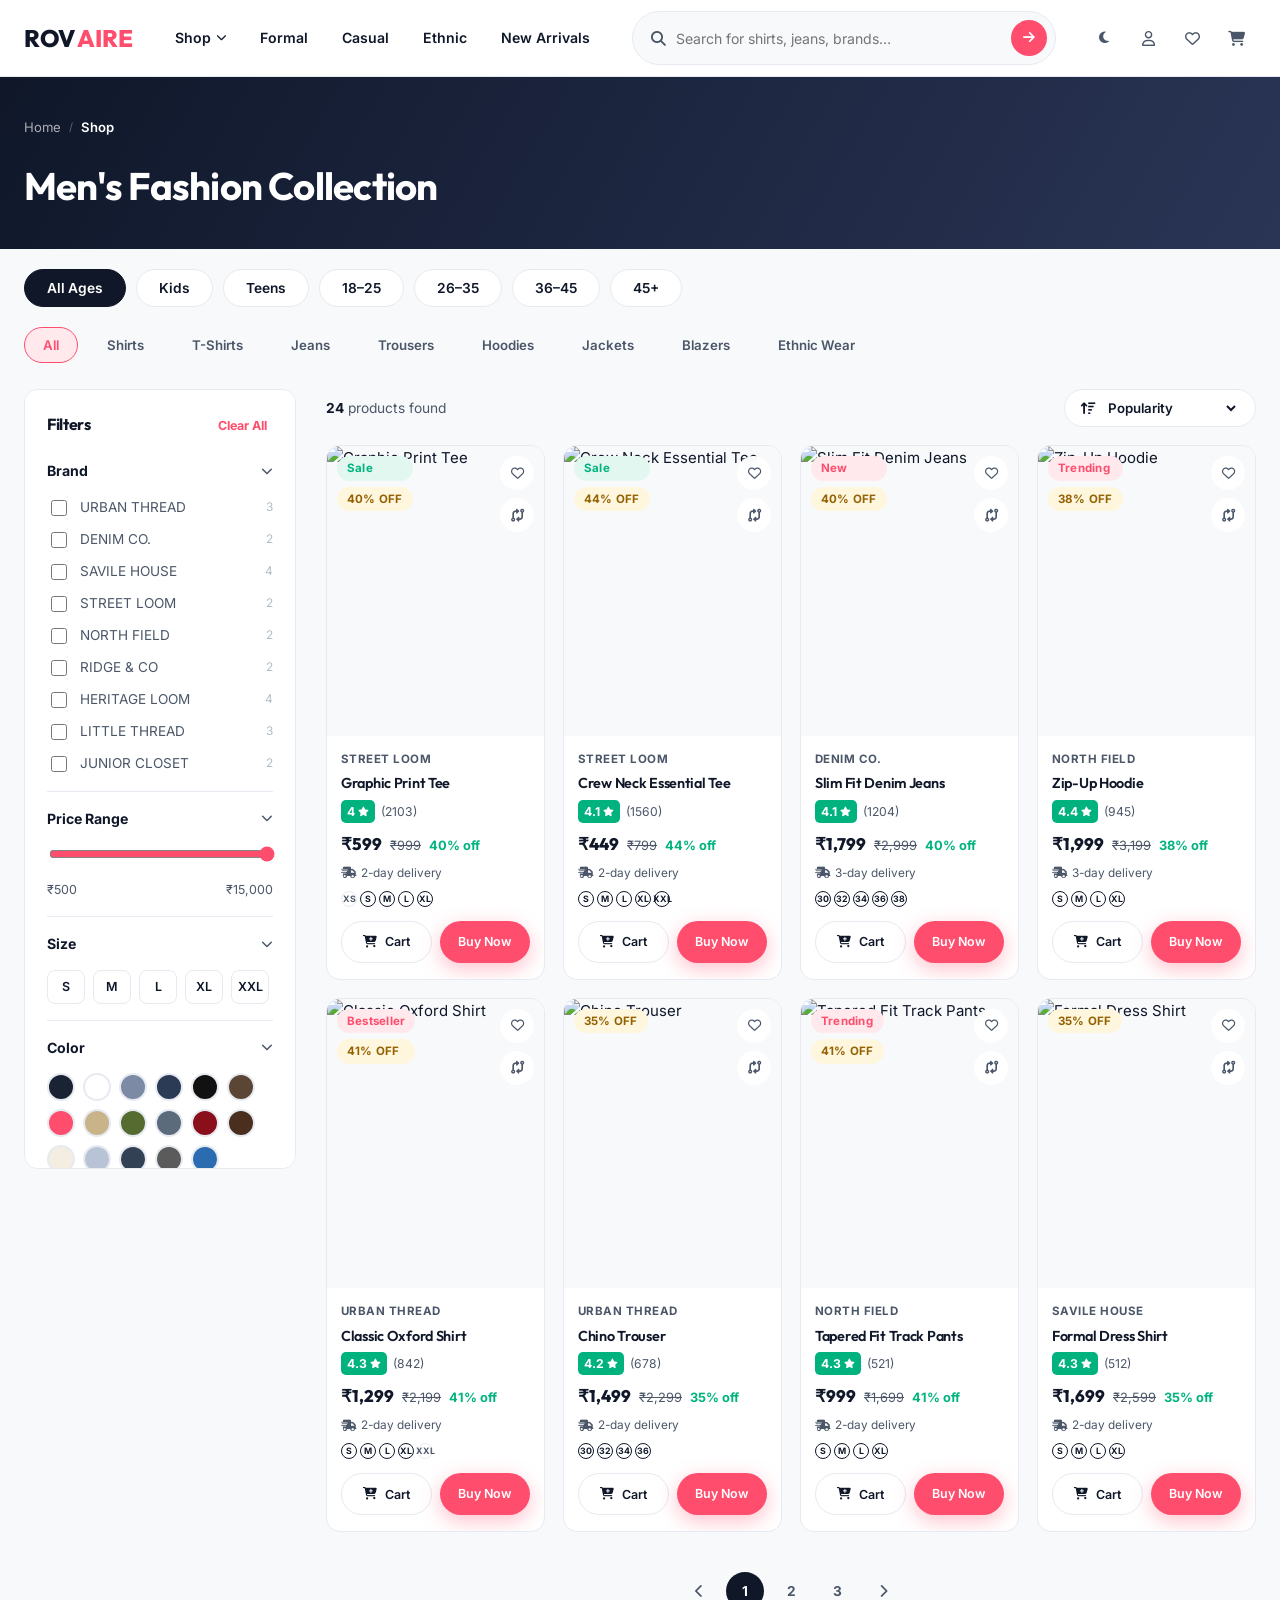
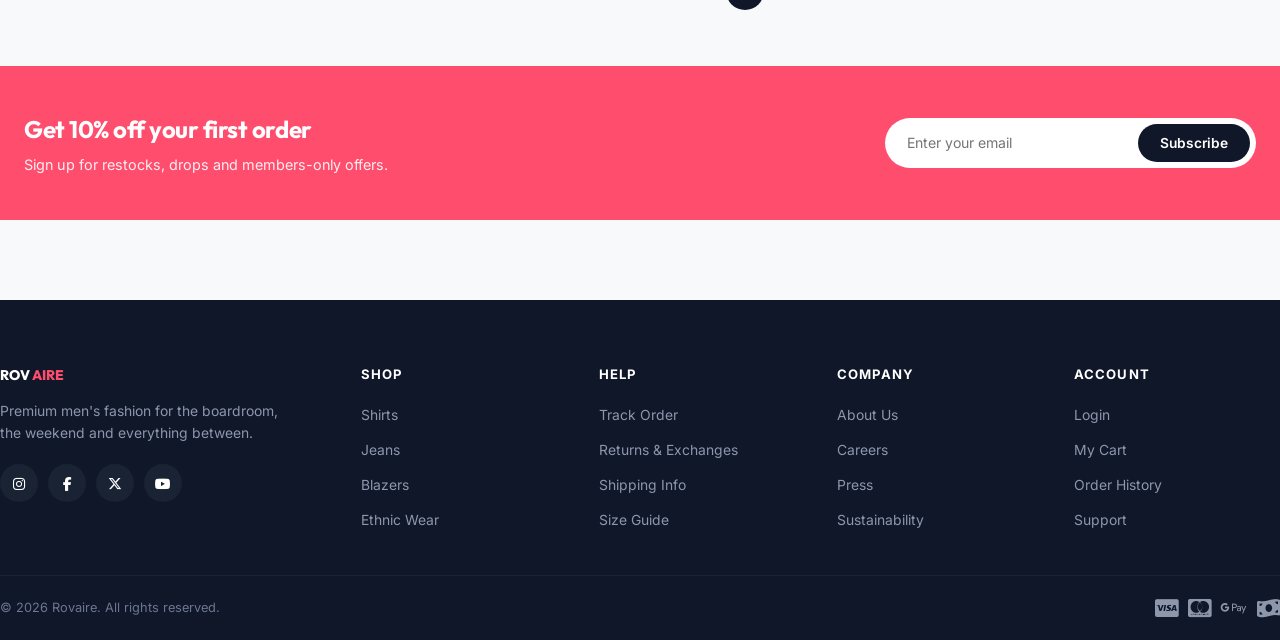
==== collection.html @ cf742d5f "Initial commit" ====
<!DOCTYPE html>
<html lang="en">
<head>
<meta charset="UTF-8">
<meta name="viewport" content="width=device-width, initial-scale=1.0">
<title>Shop Men's Fashion — Rovaire</title>
<meta name="description" content="Browse Rovaire's full collection of men's shirts, jeans, blazers, jackets and ethnic wear. Filter by age group, category, size, color and price.">
<link rel="preconnect" href="https://fonts.googleapis.com">
<link rel="stylesheet" href="css/style.css">
<link rel="stylesheet" href="css/home.css">
<link rel="stylesheet" href="css/collection.css">
<link rel="stylesheet" href="css/responsive.css">
<link rel="stylesheet" href="https://cdnjs.cloudflare.com/ajax/libs/font-awesome/6.5.1/css/all.min.css">
</head>
<body>

<div id="pageLoader"><div class="loader-mark">ROVAIRE</div></div>

<header class="site-header">
  <div class="container header-top">
    <button class="icon-btn mobile-toggle" aria-label="Menu"><i class="fa-solid fa-bars"></i></button>
    <a href="index.html" class="brand">ROV<span class="accent">AIRE</span></a>
    <ul class="mega-nav">
      <li><a href="collection.html">Shop <i class="fa-solid fa-chevron-down"></i></a>
        <div class="mega-panel">
          <div><h6>Topwear</h6><a href="collection.html?cat=shirts">Shirts</a><a href="collection.html?cat=tshirts">T-Shirts</a><a href="collection.html?cat=hoodies">Hoodies</a></div>
          <div><h6>Bottomwear</h6><a href="collection.html?cat=jeans">Jeans</a><a href="collection.html?cat=trousers">Trousers</a></div>
          <div><h6>Outerwear</h6><a href="collection.html?cat=jackets">Jackets</a><a href="collection.html?cat=blazers">Blazers</a><a href="collection.html?cat=ethnic-wear">Ethnic Wear</a></div>
        </div>
      </li>
      <li><a href="collection.html?occasion=formal-wear">Formal</a></li>
      <li><a href="collection.html?occasion=casual-wear">Casual</a></li>
      <li><a href="collection.html?occasion=ethnic-wear">Ethnic</a></li>
      <li><a href="collection.html">New Arrivals</a></li>
    </ul>
    <div class="search-bar">
      <i class="fa-solid fa-magnifying-glass" style="color:var(--ink-soft);"></i>
      <input type="text" placeholder="Search for shirts, jeans, brands…">
      <button aria-label="Search"><i class="fa-solid fa-arrow-right"></i></button>
      <div class="live-search-panel"></div>
    </div>
    <div class="header-actions">
      <button class="icon-btn theme-toggle" aria-label="Toggle dark mode"><i class="fa-solid fa-moon"></i></button>
      <a href="login.html" class="icon-btn" aria-label="Account"><i class="fa-regular fa-user"></i></a>
      <a href="cart.html" class="icon-btn" aria-label="Wishlist" style="position:relative;"><i class="fa-regular fa-heart"></i><span class="count wishlist-count">0</span></a>
      <a href="cart.html" class="icon-btn" aria-label="Cart" style="position:relative;"><i class="fa-solid fa-cart-shopping"></i><span class="count cart-count">0</span></a>
    </div>
  </div>
</header>

<div class="mobile-drawer">
  <div class="mobile-drawer-backdrop"></div>
  <div class="mobile-drawer-panel">
    <button class="icon-btn mobile-drawer-close" aria-label="Close menu"><i class="fa-solid fa-xmark"></i></button>
    <h4>ROV<span style="color:var(--primary);">AIRE</span></h4>
    <div class="m-search"><i class="fa-solid fa-magnifying-glass"></i><input type="text" placeholder="Search products…"></div>
    <details open><summary>Shop <i class="fa-solid fa-chevron-down"></i></summary><ul>
      <li><a href="collection.html?cat=shirts">Shirts</a></li>
      <li><a href="collection.html?cat=jeans">Jeans</a></li>
      <li><a href="collection.html?cat=blazers">Blazers</a></li>
      <li><a href="collection.html?cat=jackets">Jackets</a></li>
      <li><a href="collection.html?cat=ethnic-wear">Ethnic Wear</a></li>
    </ul></details>
    <details><summary>Account <i class="fa-solid fa-chevron-down"></i></summary><ul>
      <li><a href="login.html">Login / Sign Up</a></li>
      <li><a href="cart.html">My Cart</a></li>
    </ul></details>
  </div>
</div>

<section class="page-banner">
  <div class="container">
    <p class="breadcrumb"><a href="index.html">Home</a><span class="sep">/</span><span class="current">Shop</span></p>
    <h1>Men's Fashion Collection</h1>
  </div>
</section>

<div class="container">

  <!-- Age group filter -->
  <div class="age-group-bar">
    <button class="age-chip active" data-age="all">All Ages</button>
    <button class="age-chip" data-age="kids">Kids</button>
    <button class="age-chip" data-age="teens">Teens</button>
    <button class="age-chip" data-age="18-25">18–25</button>
    <button class="age-chip" data-age="26-35">26–35</button>
    <button class="age-chip" data-age="36-45">36–45</button>
    <button class="age-chip" data-age="45+">45+</button>
  </div>

  <!-- Category tabs -->
  <div class="cat-tabs">
    <button class="cat-tab active" data-cat="all">All</button>
    <button class="cat-tab" data-cat="shirts">Shirts</button>
    <button class="cat-tab" data-cat="tshirts">T-Shirts</button>
    <button class="cat-tab" data-cat="jeans">Jeans</button>
    <button class="cat-tab" data-cat="trousers">Trousers</button>
    <button class="cat-tab" data-cat="hoodies">Hoodies</button>
    <button class="cat-tab" data-cat="jackets">Jackets</button>
    <button class="cat-tab" data-cat="blazers">Blazers</button>
    <button class="cat-tab" data-cat="ethnic-wear">Ethnic Wear</button>
  </div>

  <div class="collection-layout section" style="padding-top:12px;">

    <!-- Filter sidebar -->
    <div class="filter-backdrop"></div>
    <aside class="filter-sidebar" id="filterSidebar">
      <div class="filter-sidebar-head">
        <h4>Filters</h4>
        <button id="clearFilters">Clear All</button>
      </div>

      <div class="filter-group">
        <div class="filter-group-title">Brand <i class="fa-solid fa-chevron-down"></i></div>
        <div class="filter-group-body" id="brandFilterBody"></div>
      </div>

      <div class="filter-group">
        <div class="filter-group-title">Price Range <i class="fa-solid fa-chevron-down"></i></div>
        <div class="filter-group-body">
          <input type="range" min="500" max="15000" step="500" value="15000" class="range-slider" id="priceSlider">
          <div class="range-values"><span>₹500</span><span id="priceSliderVal">₹15,000</span></div>
        </div>
      </div>

      <div class="filter-group">
        <div class="filter-group-title">Size <i class="fa-solid fa-chevron-down"></i></div>
        <div class="filter-group-body">
          <div class="size-row">
            <button class="size-chip" data-size="S">S</button>
            <button class="size-chip" data-size="M">M</button>
            <button class="size-chip" data-size="L">L</button>
            <button class="size-chip" data-size="XL">XL</button>
            <button class="size-chip" data-size="XXL">XXL</button>
          </div>
        </div>
      </div>

      <div class="filter-group">
        <div class="filter-group-title">Color <i class="fa-solid fa-chevron-down"></i></div>
        <div class="filter-group-body">
          <div class="swatch-row" id="colorFilterBody"></div>
        </div>
      </div>

      <div class="filter-group">
        <div class="filter-group-title">Fabric <i class="fa-solid fa-chevron-down"></i></div>
        <div class="filter-group-body">
          <label class="check-row"><input type="checkbox" value="cotton"> Cotton <span class="cnt">142</span></label>
          <label class="check-row"><input type="checkbox" value="linen"> Linen <span class="cnt">58</span></label>
          <label class="check-row"><input type="checkbox" value="denim"> Denim <span class="cnt">76</span></label>
          <label class="check-row"><input type="checkbox" value="wool"> Wool <span class="cnt">34</span></label>
          <label class="check-row"><input type="checkbox" value="silk"> Silk <span class="cnt">21</span></label>
        </div>
      </div>

      <div class="filter-group">
        <div class="filter-group-title">Sleeve Type <i class="fa-solid fa-chevron-down"></i></div>
        <div class="filter-group-body">
          <label class="check-row"><input type="checkbox" value="full"> Full Sleeve</label>
          <label class="check-row"><input type="checkbox" value="half"> Half Sleeve</label>
          <label class="check-row"><input type="checkbox" value="sleeveless"> Sleeveless</label>
        </div>
      </div>

      <div class="filter-group">
        <div class="filter-group-title">Fit Type <i class="fa-solid fa-chevron-down"></i></div>
        <div class="filter-group-body">
          <label class="check-row"><input type="checkbox" value="slim"> Slim Fit</label>
          <label class="check-row"><input type="checkbox" value="regular"> Regular Fit</label>
          <label class="check-row"><input type="checkbox" value="relaxed"> Relaxed Fit</label>
        </div>
      </div>

      <div class="filter-group">
        <div class="filter-group-title">Occasion <i class="fa-solid fa-chevron-down"></i></div>
        <div class="filter-group-body" id="occasionFilterBody">
          <label class="check-row"><input type="checkbox" value="formal-wear"> Formal Wear</label>
          <label class="check-row"><input type="checkbox" value="casual-wear"> Casual Wear</label>
          <label class="check-row"><input type="checkbox" value="ethnic-wear"> Ethnic Wear</label>
        </div>
      </div>

      <div class="filter-group">
        <div class="filter-group-title">Customer Rating <i class="fa-solid fa-chevron-down"></i></div>
        <div class="filter-group-body" id="ratingFilterBody">
          <label class="star-row"><input type="radio" name="ratingFilter" value="4"> 4★ &amp; above</label>
          <label class="star-row"><input type="radio" name="ratingFilter" value="3"> 3★ &amp; above</label>
          <label class="star-row"><input type="radio" name="ratingFilter" value="0" checked> All Ratings</label>
        </div>
      </div>

      <div class="filter-group">
        <div class="filter-group-title">Discount <i class="fa-solid fa-chevron-down"></i></div>
        <div class="filter-group-body" id="discountFilterBody">
          <label class="check-row"><input type="checkbox" value="50"> 50% or more</label>
          <label class="check-row"><input type="checkbox" value="30"> 30% or more</label>
          <label class="check-row"><input type="checkbox" value="10"> 10% or more</label>
        </div>
      </div>
    </aside>

    <!-- Product results -->
    <div>
      <div class="active-filter-chips" id="activeFilterChips" style="display:none;"></div>

      <div class="collection-toolbar">
        <span class="result-count"><b id="resultCount">0</b> products found</span>
        <div class="sort-select">
          <i class="fa-solid fa-arrow-up-wide-short"></i>
          <select id="sortSelect">
            <option value="popular">Popularity</option>
            <option value="low-high">Price: Low to High</option>
            <option value="high-low">Price: High to Low</option>
            <option value="rating">Customer Rating</option>
            <option value="newest">Newest First</option>
          </select>
        </div>
      </div>

      <div class="collection-grid" id="collectionGrid"></div>
      <p class="no-results-msg" id="noResultsMsg">
        <i class="fa-solid fa-magnifying-glass"></i><br>
        No products match your filters — try clearing a few.<br>
        <button class="no-results-clear">Clear All Filters</button>
      </p>
      <div class="pagination" id="pagination"></div>
    </div>
  </div>

  <!-- Recently viewed -->
  
</div>

<button class="filter-fab" id="filterFab"><i class="fa-solid fa-sliders"></i> Filters</button>

<div class="newsletter-band">
  <div class="container">
    <div><h3>Get 10% off your first order</h3><p>Sign up for restocks, drops and members-only offers.</p></div>
    <form class="newsletter-form"><input type="email" placeholder="Enter your email" required><button type="submit">Subscribe</button></form>
  </div>
</div>

<footer class="site-footer">
  <div class="container footer-grid">
    <div class="footer-brand">
      <a href="index.html" class="brand" style="color:#fff;">ROV<span class="accent">AIRE</span></a>
      <p>Premium men's fashion for the boardroom, the weekend and everything between.</p>
      <div class="footer-social">
        <a href="#" aria-label="Instagram"><i class="fa-brands fa-instagram"></i></a>
        <a href="#" aria-label="Facebook"><i class="fa-brands fa-facebook-f"></i></a>
        <a href="#" aria-label="Twitter"><i class="fa-brands fa-x-twitter"></i></a>
        <a href="#" aria-label="YouTube"><i class="fa-brands fa-youtube"></i></a>
      </div>
    </div>
    <div><h5>Shop</h5><ul><li><a href="collection.html?cat=shirts">Shirts</a></li><li><a href="collection.html?cat=jeans">Jeans</a></li><li><a href="collection.html?cat=blazers">Blazers</a></li><li><a href="collection.html?cat=ethnic-wear">Ethnic Wear</a></li></ul></div>
    <div><h5>Help</h5><ul><li><a href="#">Track Order</a></li><li><a href="#">Returns & Exchanges</a></li><li><a href="#">Shipping Info</a></li><li><a href="#">Size Guide</a></li></ul></div>
    <div><h5>Company</h5><ul><li><a href="#">About Us</a></li><li><a href="#">Careers</a></li><li><a href="#">Press</a></li><li><a href="#">Sustainability</a></li></ul></div>
    <div><h5>Account</h5><ul><li><a href="login.html">Login</a></li><li><a href="cart.html">My Cart</a></li><li><a href="#">Order History</a></li><li><a href="#">Support</a></li></ul></div>
  </div>
  <div class="container footer-bottom">
    <span>&copy; <span class="current-year"></span> Rovaire. All rights reserved.</span>
    <div class="pay-icons"><i class="fa-brands fa-cc-visa"></i><i class="fa-brands fa-cc-mastercard"></i><i class="fa-brands fa-google-pay"></i><i class="fa-solid fa-money-bill-wave"></i></div>
  </div>
</footer>

<button class="back-to-top" id="backToTop" aria-label="Back to top"><i class="fa-solid fa-arrow-up"></i></button>

<script src="js/main.js"></script>
<script src="js/collection.js"></script>
</body>
</html>
---- css/style.css ----
/* ==========================================================================
   STYLE.CSS — Design tokens, reset, global components (nav, footer, buttons)
   ========================================================================== */

@import url('https://fonts.googleapis.com/css2?family=Outfit:wght@400;500;600;700;800&family=Inter:wght@400;500;600;700&display=swap');

:root{
  --bg: #F8F9FB;
  --surface: #FFFFFF;
  --ink: #0F1729;
  --ink-soft: #4B5768;
  --line: #E7EAF0;
  --primary: #FF4D6D;
  --primary-dark: #E63959;
  --primary-tint: #FFE9ED;
  --deal: #00B37E;
  --deal-tint: #E1F7EF;
  --gold: #FFB800;
  --dark: #0F1729;
  --dark-surface: #1A2333;
  --dark-line: #2A3446;
  --radius-sm: 8px;
  --radius: 14px;
  --radius-lg: 22px;
  --shadow-sm: 0 2px 8px rgba(15,23,41,.06);
  --shadow: 0 8px 28px rgba(15,23,41,.10);
  --shadow-lg: 0 20px 60px rgba(15,23,41,.16);
  --ease: cubic-bezier(.22,.9,.32,1);
  --font-display: 'Outfit', sans-serif;
  --font-body: 'Inter', sans-serif;
  --header-h: 76px;
}

[data-theme="dark"]{
  --bg: #0B111E;
  --surface: #151E30;
  --ink: #F3F5F9;
  --ink-soft: #9AA6B8;
  --line: #263049;
  --primary-tint: #3A1D26;
  --deal-tint: #0E2B24;
}

*, *::before, *::after{ box-sizing: border-box; }
html{ scroll-behavior: smooth; }
@media (prefers-reduced-motion: reduce){
  html{ scroll-behavior: auto; }
  *, *::before, *::after{ animation-duration: .001ms !important; animation-iteration-count: 1 !important; transition-duration: .001ms !important; }
}
body{
  margin:0; background: var(--bg); color: var(--ink);
  font-family: var(--font-body); font-size: 15px; line-height:1.6;
  -webkit-font-smoothing: antialiased;
  transition: background .3s var(--ease), color .3s var(--ease);
}
img{ max-width:100%; display:block; }
a{ color:inherit; text-decoration:none; }
ul{ list-style:none; margin:0; padding:0; }
button{ font-family:inherit; cursor:pointer; border:none; background:none; color:inherit; }
input, select, textarea{ font-family:inherit; font-size:inherit; color:inherit; }
:focus-visible{ outline: 2.5px solid var(--primary); outline-offset: 2px; border-radius: 4px; }
.container{ max-width: 1280px; margin:0 auto; padding:0 24px; }
h1,h2,h3,h4,h5{ font-family: var(--font-display); margin:0; letter-spacing:-.02em; }
p{ margin:0; }

/* ---------- Buttons ---------- */
.btn{
  display:inline-flex; align-items:center; justify-content:center; gap:8px;
  padding: 13px 26px; border-radius: 100px; font-weight:600; font-size:.92rem;
  transition: all .25s var(--ease); white-space:nowrap; border:1.5px solid transparent;
}
.btn.primary{ background: var(--primary); color:#fff; box-shadow: 0 6px 20px rgba(255,77,109,.35); }
.btn.primary:hover{ background: var(--primary-dark); transform: translateY(-2px); box-shadow: 0 10px 26px rgba(255,77,109,.42); }
.btn.dark{ background: var(--ink); color: var(--bg); }
.btn.dark:hover{ transform: translateY(-2px); }
.btn.outline{ border-color: var(--line); color: var(--ink); background:var(--surface); }
.btn.outline:hover{ border-color: var(--ink); }
.btn.ghost{ background: transparent; color: var(--ink-soft); }
.btn.ghost:hover{ color: var(--ink); }
.btn.block{ width:100%; }
.btn.sm{ padding: 9px 18px; font-size:.82rem; }
.btn:disabled{ opacity:.5; cursor:not-allowed; transform:none !important; }
.icon-btn{
  width:40px; height:40px; border-radius:50%; display:inline-flex; align-items:center; justify-content:center;
  color: var(--ink-soft); transition: all .2s var(--ease); position:relative; background:transparent;
}
.icon-btn:hover{ background: var(--primary-tint); color: var(--primary); }
.badge{ display:inline-flex; align-items:center; padding:3px 10px; border-radius:100px; font-size:.72rem; font-weight:700; letter-spacing:.02em; }
.badge.deal{ background: var(--deal-tint); color: var(--deal); }
.badge.gold{ background: #FFF6DE; color:#946200; }
.badge.primary{ background: var(--primary-tint); color: var(--primary); }

/* ---------- Skeleton loading ---------- */
.skeleton{ position:relative; overflow:hidden; background: var(--line); border-radius: var(--radius-sm); }
.skeleton::after{
  content:''; position:absolute; inset:0; transform: translateX(-100%);
  background: linear-gradient(90deg, transparent, rgba(255,255,255,.55), transparent);
  animation: shimmer 1.4s infinite;
}
@keyframes shimmer{ 100%{ transform: translateX(100%); } }

/* ---------- Toasts ---------- */
#toastStack{ position: fixed; top: 90px; right: 24px; z-index: 3000; display:flex; flex-direction:column; gap:10px; }
.toast{
  display:flex; align-items:center; gap:12px; background: var(--ink); color:#fff;
  padding: 14px 20px; border-radius: var(--radius-sm); box-shadow: var(--shadow-lg);
  min-width:260px; max-width:340px; transform: translateX(120%); opacity:0;
  transition: all .4s var(--ease); font-size:.86rem; font-weight:500;
}
.toast.show{ transform: translateX(0); opacity:1; }
.toast i{ color: var(--deal); font-size:1.05rem; }
.toast.warn i{ color: var(--gold); }

/* ---------- Header / Nav ---------- */
.site-header{
  position: sticky; top:0; z-index: 900; background: var(--surface);
  border-bottom: 1px solid var(--line); transition: box-shadow .3s var(--ease), background .3s var(--ease);
}
.site-header.scrolled{ box-shadow: var(--shadow-sm); }
.header-top{ display:flex; align-items:center; gap:28px; height: var(--header-h); }
.brand{ font-family: var(--font-display); font-weight:800; font-size:1.5rem; flex-shrink:0; display:flex; align-items:center; gap:2px; }
.brand .accent{ color: var(--primary); }
.mega-nav{ display:flex; align-items:center; gap:6px; flex-shrink:0; }
.mega-nav > li{ position:relative; }
.mega-nav > li > a{ display:flex; align-items:center; gap:5px; padding:10px 14px; border-radius:8px; font-weight:600; font-size:.88rem; transition: color .2s; }
.mega-nav > li:hover > a{ color: var(--primary); }
.mega-nav > li > a i{ font-size:.65rem; transition: transform .25s var(--ease); }
.mega-nav > li:hover > a i{ transform: rotate(180deg); }
.mega-panel{
  position:absolute; top: calc(100% + 14px); left:50%; transform: translateX(-50%) translateY(8px);
  width: 620px; background: var(--surface); border:1px solid var(--line); border-radius: var(--radius);
  box-shadow: var(--shadow-lg); padding: 26px; display:grid; grid-template-columns: repeat(3,1fr); gap:22px;
  opacity:0; visibility:hidden; transition: all .28s var(--ease); z-index:50;
}
.mega-nav > li:hover .mega-panel{ opacity:1; visibility:visible; transform: translateX(-50%) translateY(0); }
.mega-panel h6{ font-size:.7rem; text-transform:uppercase; letter-spacing:.08em; color: var(--ink-soft); margin-bottom:10px; font-family:var(--font-body); font-weight:700; }
.mega-panel a{ display:block; padding:6px 0; font-size:.86rem; color: var(--ink-soft); transition: color .2s, transform .2s; }
.mega-panel a:hover{ color: var(--primary); transform: translateX(3px); }

.search-bar{ flex:1; display:flex; align-items:center; background: var(--bg); border:1.5px solid var(--line); border-radius:100px; padding: 8px 8px 8px 18px; gap:8px; transition: border-color .2s; max-width:480px; }
.search-bar:focus-within{ border-color: var(--primary); }
.search-bar input{ border:none; background:transparent; flex:1; outline:none; font-size:.88rem; }
.search-bar button{ width:36px; height:36px; border-radius:50%; background: var(--primary); color:#fff; display:flex; align-items:center; justify-content:center; flex-shrink:0; }
.header-actions{ display:flex; align-items:center; gap:4px; margin-left:auto; flex-shrink:0; }
.header-actions .icon-btn .count{
  position:absolute; top:-2px; right:-2px; background: var(--primary); color:#fff; font-size:.62rem; font-weight:800;
  width:17px; height:17px; border-radius:50%; display:flex; align-items:center; justify-content:center; border:2px solid var(--surface);
}
.theme-toggle{ position:relative; }
.mobile-toggle{ display:none; }

.live-search-panel{
  position:absolute; top: calc(100% + 10px); left:0; right:0; background:var(--surface); border:1px solid var(--line);
  border-radius: var(--radius); box-shadow: var(--shadow-lg); padding:10px; opacity:0; visibility:hidden; transform:translateY(6px);
  transition: all .22s var(--ease); z-index:60; max-height:420px; overflow-y:auto;
}
.live-search-panel.open{ opacity:1; visibility:visible; transform:translateY(0); }
.lsp-item{ display:flex; align-items:center; gap:12px; padding:9px 10px; border-radius:10px; transition: background .15s; }
.lsp-item:hover{ background: var(--bg); }
.lsp-item img{ width:44px; height:52px; object-fit:cover; border-radius:6px; }
.lsp-item .lsp-name{ font-weight:600; font-size:.85rem; }
.lsp-item .lsp-cat{ font-size:.74rem; color:var(--ink-soft); }
.lsp-item .lsp-price{ margin-left:auto; font-weight:700; font-size:.85rem; }
.lsp-empty{ padding:24px; text-align:center; color:var(--ink-soft); font-size:.86rem; }

@media (max-width: 980px){
  .mega-nav, .search-bar{ display:none; }
  .mobile-toggle{ display:flex; }
}

/* ---------- Mobile drawer ---------- */
.mobile-drawer{
  position: fixed; inset:0; z-index: 2000; visibility:hidden;
}
.mobile-drawer.open{ visibility:visible; }
.mobile-drawer-backdrop{ position:absolute; inset:0; background:rgba(15,23,41,.5); opacity:0; transition:opacity .3s; }
.mobile-drawer.open .mobile-drawer-backdrop{ opacity:1; }
.mobile-drawer-panel{
  position:absolute; top:0; left:0; height:100%; width:min(320px,84vw); background:var(--surface);
  transform: translateX(-100%); transition: transform .35s var(--ease); padding:22px; overflow-y:auto;
}
.mobile-drawer.open .mobile-drawer-panel{ transform: translateX(0); }
.mobile-drawer-panel h4{ margin-bottom:16px; }
.mobile-drawer-panel .m-search{ display:flex; background:var(--bg); border-radius:100px; padding:10px 16px; gap:8px; margin-bottom:20px; border:1px solid var(--line); }
.mobile-drawer-panel .m-search input{ border:none; background:none; flex:1; outline:none; }
.mobile-drawer-panel details{ border-bottom:1px solid var(--line); padding:12px 0; }
.mobile-drawer-panel summary{ font-weight:600; display:flex; justify-content:space-between; align-items:center; cursor:pointer; list-style:none; }
.mobile-drawer-panel summary::-webkit-details-marker{ display:none; }
.mobile-drawer-panel details ul{ margin-top:10px; padding-left:8px; }
.mobile-drawer-panel details li a{ display:block; padding:7px 0; color:var(--ink-soft); font-size:.9rem; }
.mobile-drawer-close{ position:absolute; top:20px; right:20px; }

/* ---------- Footer ---------- */
.site-footer{ background: var(--dark); color:#B9C2D4; margin-top:80px; }
.newsletter-band{ background: var(--primary); padding:44px 0; color:#fff; }
.newsletter-band .container{ display:flex; align-items:center; justify-content:space-between; gap:30px; flex-wrap:wrap; }
.newsletter-band h3{ font-size:1.5rem; margin-bottom:4px; }
.newsletter-band p{ opacity:.9; font-size:.9rem; }
.newsletter-form{ display:flex; gap:10px; background:#fff; border-radius:100px; padding:6px 6px 6px 20px; min-width:360px; }
.newsletter-form input{ border:none; outline:none; flex:1; font-size:.88rem; }
.newsletter-form button{ background: var(--ink); color:#fff; padding:11px 22px; border-radius:100px; font-weight:600; font-size:.86rem; transition: background .2s; }
.newsletter-form button:hover{ background:#000; }
.footer-grid{ display:grid; grid-template-columns: 1.6fr repeat(4,1fr); gap:32px; padding: 64px 0 32px; }
.footer-grid h5{ color:#fff; font-family:var(--font-body); font-size:.82rem; text-transform:uppercase; letter-spacing:.08em; margin-bottom:18px; }
.footer-grid li{ margin-bottom:11px; }
.footer-grid a{ color:#8D97AC; font-size:.87rem; transition: color .2s, padding-left .2s; }
.footer-grid a:hover{ color:#fff; padding-left:3px; }
.footer-brand p{ color:#8D97AC; font-size:.87rem; margin: 14px 0 20px; max-width:280px; }
.footer-social{ display:flex; gap:10px; }
.footer-social a{ width:38px; height:38px; border-radius:50%; background:var(--dark-surface); display:flex; align-items:center; justify-content:center; color:#fff; transition: background .2s, transform .2s; }
.footer-social a:hover{ background: var(--primary); transform: translateY(-3px); }
.footer-bottom{ border-top:1px solid var(--dark-surface); padding:22px 0; display:flex; justify-content:space-between; font-size:.8rem; color:#6B7690; flex-wrap:wrap; gap:10px; }
.pay-icons{ display:flex; gap:10px; font-size:1.3rem; color:#8D97AC; }

/* ---------- Back to top ---------- */
.back-to-top{
  position:fixed; right:26px; bottom:26px; width:48px; height:48px; border-radius:50%;
  background: var(--ink); color:#fff; display:flex; align-items:center; justify-content:center;
  box-shadow: var(--shadow-lg); opacity:0; visibility:hidden; transform: translateY(12px); transition: all .3s var(--ease); z-index:800;
}
.back-to-top.show{ opacity:1; visibility:visible; transform: translateY(0); }
.back-to-top:hover{ background: var(--primary); }

/* ---------- Breadcrumb ---------- */
.breadcrumb{ display:flex; gap:8px; align-items:center; font-size:.82rem; color: var(--ink-soft); margin-bottom:18px; flex-wrap:wrap; }
.breadcrumb a{ color: var(--ink-soft); transition:color .2s; }
.breadcrumb a:hover{ color: var(--primary); }
.breadcrumb .sep{ opacity:.5; font-size:.7rem; }
.breadcrumb .current{ color: var(--ink); font-weight:600; }

/* ---------- Section shells ---------- */
.section{ padding: 56px 0; }
.section-head{ display:flex; align-items:flex-end; justify-content:space-between; margin-bottom:28px; gap:20px; flex-wrap:wrap; }
.section-head .eyebrow{ color: var(--primary); font-weight:700; font-size:.76rem; text-transform:uppercase; letter-spacing:.1em; margin-bottom:6px; }
.section-head h2{ font-size: clamp(1.5rem, 2.4vw, 2.1rem); }
.section-head .sub{ color: var(--ink-soft); font-size:.92rem; margin-top:6px; }
.view-all{ font-weight:700; font-size:.85rem; color:var(--ink); display:flex; align-items:center; gap:6px; flex-shrink:0; }
.view-all i{ transition: transform .2s; }
.view-all:hover i{ transform: translateX(4px); }

/* ---------- Countdown ---------- */
.countdown{ display:flex; gap:8px; }
.countdown .cd-box{ background: rgba(255,255,255,.15); border-radius:8px; padding:6px 10px; text-align:center; min-width:44px; }
.countdown .cd-box b{ display:block; font-size:1.1rem; font-family:var(--font-display); }
.countdown .cd-box span{ font-size:.6rem; text-transform:uppercase; opacity:.8; }

/* ---------- Modal shell ---------- */
.modal-backdrop{ position:fixed; inset:0; background:rgba(15,23,41,.55); z-index:2500; opacity:0; visibility:hidden; transition: opacity .3s var(--ease); display:flex; align-items:center; justify-content:center; padding:20px; }
.modal-backdrop.open{ opacity:1; visibility:visible; }
.modal-box{ background:var(--surface); border-radius: var(--radius-lg); max-width:900px; width:100%; max-height:88vh; overflow:auto; transform: scale(.94) translateY(20px); transition: transform .35s var(--ease); position:relative; box-shadow: var(--shadow-lg); }
.modal-backdrop.open .modal-box{ transform: scale(1) translateY(0); }
.modal-close{ position:absolute; top:16px; right:16px; z-index:5; background:var(--surface); box-shadow:var(--shadow-sm); }

/* ---------- Reveal ---------- */
.reveal{ opacity:0; transform: translateY(28px); transition: opacity .7s var(--ease), transform .7s var(--ease); }
.reveal.in-view{ opacity:1; transform:none; }
.d1.in-view{ transition-delay:.06s;} .d2.in-view{ transition-delay:.12s;} .d3.in-view{ transition-delay:.18s;} .d4.in-view{ transition-delay:.24s;} .d5.in-view{ transition-delay:.3s;} .d6.in-view{ transition-delay:.36s;}

/* ---------- Page loader ---------- */
#pageLoader{ position:fixed; inset:0; background: var(--bg); z-index:5000; display:flex; align-items:center; justify-content:center; transition: opacity .5s var(--ease), visibility .5s; }
#pageLoader.hidden{ opacity:0; visibility:hidden; }
.loader-mark{ font-family:var(--font-display); font-weight:800; font-size:2rem; color:var(--ink); position:relative; }
.loader-mark::after{
  content:''; position:absolute; left:0; bottom:-10px; height:3px; width:100%; background: var(--line); border-radius:2px; overflow:hidden;
}
.loader-mark::before{
  content:''; position:absolute; left:0; bottom:-10px; height:3px; width:100%; background: var(--primary); border-radius:2px;
  animation: loadbar 1.1s var(--ease) infinite;
}
@keyframes loadbar{ 0%{ transform: scaleX(0); transform-origin:left; } 50%{ transform: scaleX(1); transform-origin:left; } 51%{ transform-origin:right; } 100%{ transform: scaleX(0); transform-origin:right; } }
---- css/home.css ----
/* ==========================================================================
   HOME.CSS
   ========================================================================== */

/* ---------- Hero slider ---------- */
.hero{ position:relative; overflow:hidden; border-radius: 0 0 var(--radius-lg) var(--radius-lg); margin-bottom: 8px; }
.hero-track{ display:flex; transition: transform .7s var(--ease); }
.hero-slide{ min-width:100%; position:relative; height: 440px; display:flex; align-items:center; background-size:cover; background-position:center; }
.hero-slide::before{ content:''; position:absolute; inset:0; background: linear-gradient(90deg, rgba(15,23,41,.75), rgba(15,23,41,.15)); }
.hero-slide .container{ position:relative; z-index:2; }
.hero-copy{ max-width:480px; color:#fff; }
.hero-copy .eyebrow{ color: var(--gold); font-weight:700; letter-spacing:.1em; text-transform:uppercase; font-size:.78rem; margin-bottom:12px; display:block; }
.hero-copy h1{ font-size: clamp(2rem, 4vw, 3.2rem); line-height:1.08; margin-bottom:16px; }
.hero-copy p{ opacity:.9; margin-bottom:26px; font-size:1rem; max-width:400px; }
.hero-dots{ position:absolute; bottom:22px; left:50%; transform:translateX(-50%); display:flex; gap:8px; z-index:3; }
.hero-dots button{ width:8px; height:8px; border-radius:50%; background:rgba(255,255,255,.4); transition: all .3s var(--ease); }
.hero-dots button.active{ width:26px; border-radius:5px; background:#fff; }
.hero-arrow{ position:absolute; top:50%; transform:translateY(-50%); z-index:3; width:44px; height:44px; border-radius:50%; background:rgba(255,255,255,.15); color:#fff; backdrop-filter: blur(6px); display:flex; align-items:center; justify-content:center; transition: background .2s; }
.hero-arrow:hover{ background:rgba(255,255,255,.3); }
.hero-arrow.prev{ left:20px; } .hero-arrow.next{ right:20px; }
@media (max-width:640px){ .hero-arrow{ display:none; } .hero-slide{ height:380px; } }

/* ---------- Trust strip ---------- */
.trust-strip{ display:flex; justify-content:space-around; background: var(--surface); border-radius: var(--radius); box-shadow: var(--shadow-sm); margin-top:-34px; position:relative; z-index:5; padding: 22px 30px; flex-wrap:wrap; gap:16px; }
.trust-item{ display:flex; align-items:center; gap:12px; }
.trust-item i{ font-size:1.3rem; color: var(--primary); }
.trust-item b{ display:block; font-size:.85rem; } .trust-item span{ font-size:.75rem; color:var(--ink-soft); }

/* ---------- Category chips ---------- */
.category-scroller{ display:flex; gap:18px; overflow-x:auto; padding-bottom:8px; scrollbar-width:none; }
.category-scroller::-webkit-scrollbar{ display:none; }
.cat-chip{ flex-shrink:0; width:130px; text-align:center; }
.cat-chip .cat-img{ width:110px; height:110px; border-radius:50%; overflow:hidden; margin:0 auto 12px; border:3px solid var(--line); transition: all .3s var(--ease); }
.cat-chip img{ width:100%; height:100%; object-fit:cover; transition: transform .5s var(--ease); }
.cat-chip:hover .cat-img{ border-color: var(--primary); transform: translateY(-4px); }
.cat-chip:hover img{ transform: scale(1.12); }
.cat-chip span{ font-weight:600; font-size:.85rem; }

/* ---------- Product grid & cards ---------- */
.product-row{ display:grid; grid-template-columns: repeat(5, 1fr); gap:18px; }
.product-row.cols-4{ grid-template-columns: repeat(4,1fr); }

.p-card{ background: var(--surface); border-radius: var(--radius); overflow:hidden; border:1px solid var(--line); transition: all .3s var(--ease); position:relative; display:flex; flex-direction:column; }
.p-card:hover{ transform: translateY(-6px); box-shadow: var(--shadow-lg); border-color: transparent; }
.p-media{ position:relative; aspect-ratio: 3/4; overflow:hidden; background: var(--bg); }
.p-media img{ width:100%; height:100%; object-fit:cover; transition: opacity .45s var(--ease), transform .6s var(--ease); }
.p-media img.img-b{ position:absolute; inset:0; opacity:0; }
.p-card:hover .p-media img.img-a{ opacity:0; transform:scale(1.06); }
.p-card:hover .p-media img.img-b{ opacity:1; transform:scale(1.06); }
.p-badges{ position:absolute; top:10px; left:10px; display:flex; flex-direction:column; gap:6px; z-index:2; }
.badge.low-stock{ background: #D32F4A; color:#fff; font-size:.66rem; font-weight:700; padding:3px 8px; border-radius:5px; letter-spacing:.02em; text-transform:uppercase; }

.p-card-tools{ position:absolute; top:10px; right:10px; z-index:2; display:flex; flex-direction:column; gap:8px; }
.p-wishlist, .p-compare{
  width:34px; height:34px; border-radius:50%;
  background: rgba(255,255,255,.92); display:flex; align-items:center; justify-content:center; color: var(--ink-soft);
  transition: all .25s var(--ease); backdrop-filter: blur(4px);
}
.p-wishlist:hover, .p-wishlist.active{ color: var(--primary); }
.p-wishlist.active i{ animation: heartPop .4s var(--ease); }
.p-wishlist.active i::before{ font-weight:900; content:"\f004"; }
@keyframes heartPop{ 0%{ transform:scale(1);} 40%{ transform:scale(1.4);} 100%{ transform:scale(1);} }
.p-compare:hover, .p-compare.active{ color: var(--primary); }
.p-compare.active{ background: var(--primary); color:#fff; }
.p-compare i{ font-size:.82rem; }

.p-quick{
  position:absolute; left:10px; right:10px; bottom:-46px; z-index:2; background: rgba(15,23,41,.9); color:#fff;
  border-radius:100px; padding:10px; text-align:center; font-size:.8rem; font-weight:600; transition: bottom .3s var(--ease);
  backdrop-filter: blur(4px); display:flex; align-items:center; justify-content:center; gap:8px;
}
.p-quick i{ font-size:.78rem; }
.p-card:hover .p-quick{ bottom:10px; }
.p-info{ padding:14px 14px 16px; display:flex; flex-direction:column; gap:6px; flex:1; }
.p-brand{ font-size:.72rem; color: var(--ink-soft); font-weight:700; text-transform:uppercase; letter-spacing:.04em; }
.p-name{ font-size:.9rem; font-weight:600; line-height:1.35; }
.p-rating{ display:flex; align-items:center; gap:6px; font-size:.76rem; }
.p-rating .stars{ background: var(--deal); color:#fff; padding:2px 6px; border-radius:5px; font-weight:700; display:flex; align-items:center; gap:3px; }
.p-rating .count{ color: var(--ink-soft); }
.p-price-row{ display:flex; align-items:baseline; gap:8px; margin-top:2px; flex-wrap:wrap; }
.p-price{ font-size:1.05rem; font-weight:800; font-family:var(--font-display); }
.p-mrp{ font-size:.8rem; color: var(--ink-soft); text-decoration: line-through; }
.p-off{ color: var(--deal); font-size:.8rem; font-weight:700; }
.p-delivery{ font-size:.74rem; color: var(--ink-soft); display:flex; align-items:center; gap:5px; }
.p-fit{ display:flex; align-items:center; gap:6px; margin-top:2px; }
.p-fit-radar{ display:flex; gap:3px; }
.p-fit-radar span{ width:16px; height:16px; border-radius:50%; border:1.5px solid var(--line); display:flex; align-items:center; justify-content:center; font-size:.55rem; font-weight:700; color: var(--ink-soft); transition: all .2s; }
.p-fit-radar span.avail{ border-color: var(--ink); color: var(--ink); cursor:pointer; }
.p-fit-radar span.avail:hover{ background: var(--ink); color:#fff; }
.p-actions-row{ display:flex; gap:8px; margin-top:auto; padding-top:8px; }
.p-actions-row .btn{ flex:1; padding:10px; font-size:.78rem; }

/* ---------- Offer banner strip ---------- */
.offer-strip{ display:grid; grid-template-columns: repeat(3,1fr); gap:20px; }
.offer-card{ position:relative; border-radius: var(--radius); overflow:hidden; height:200px; display:flex; align-items:center; padding:26px; color:#fff; }
.offer-card::before{ content:''; position:absolute; inset:0; background: linear-gradient(120deg, rgba(15,23,41,.75), rgba(15,23,41,.1)); }
.offer-card img{ position:absolute; inset:0; width:100%; height:100%; object-fit:cover; z-index:-1; }
.offer-card .oc-content{ position:relative; z-index:2; }
.offer-card h4{ font-size:1.3rem; margin-bottom:6px; }
.offer-card span{ font-size:.82rem; opacity:.9; }

/* ---------- Flash sale ---------- */
.flash-head{ background: linear-gradient(90deg, var(--ink), #2A3556); border-radius: var(--radius) var(--radius) 0 0; padding:20px 26px; display:flex; align-items:center; justify-content:space-between; color:#fff; flex-wrap:wrap; gap:14px; }
.flash-head h3{ font-size:1.2rem; display:flex; align-items:center; gap:10px; }
.flash-head h3 i{ color: var(--gold); }
.flash-body{ background: var(--surface); border: 1px solid var(--line); border-top:none; border-radius: 0 0 var(--radius) var(--radius); padding:20px; }

/* ---------- Testimonials ---------- */
.testi-wrap{ position:relative; max-width:760px; margin:0 auto; }
.testi-track{ overflow:hidden; }
.testi-slide{ display:none; text-align:center; padding: 10px 40px; }
.testi-slide.active{ display:block; animation: fadeIn .5s var(--ease); }
@keyframes fadeIn{ from{opacity:0; transform:translateY(8px);} to{opacity:1; transform:none;} }
.testi-slide .stars{ color: var(--gold); font-size:1rem; margin-bottom:16px; }
.testi-slide p.quote{ font-size:1.15rem; font-family:var(--font-display); font-weight:500; line-height:1.5; margin-bottom:20px; }
.testi-person{ display:flex; align-items:center; justify-content:center; gap:12px; }
.testi-person img{ width:44px; height:44px; border-radius:50%; object-fit:cover; }
.testi-person b{ display:block; font-size:.88rem; } .testi-person span{ font-size:.76rem; color:var(--ink-soft); }
.testi-nav{ display:flex; justify-content:center; gap:14px; margin-top:20px; }
.testi-nav button{ width:38px; height:38px; border-radius:50%; border:1.5px solid var(--line); display:flex; align-items:center; justify-content:center; transition: all .2s; }
.testi-nav button:hover{ background: var(--ink); color:#fff; border-color:var(--ink); }
---- css/collection.css ----
/* ==========================================================================
   COLLECTION.CSS
   ========================================================================== */

.page-banner{ background: linear-gradient(120deg, var(--ink), #2A3556); padding: 40px 0 32px; color:#fff; }
.page-banner h1{ font-size: clamp(1.7rem, 3vw, 2.4rem); margin-top:4px; }
.page-banner .breadcrumb, .page-banner .breadcrumb a{ color: rgba(255,255,255,.65); }
.page-banner .breadcrumb .current{ color:#fff; }

.age-group-bar{ display:flex; gap:10px; overflow-x:auto; padding: 20px 0; scrollbar-width:none; }
.age-group-bar::-webkit-scrollbar{ display:none; }
.age-chip{
  flex-shrink:0; padding:10px 22px; border-radius:100px; border:1.5px solid var(--line); background: var(--surface);
  font-weight:600; font-size:.86rem; transition: all .25s var(--ease);
}
.age-chip:hover{ border-color: var(--ink); }
.age-chip.active{ background: var(--ink); color:#fff; border-color: var(--ink); }

.cat-tabs{ display:flex; gap:10px; overflow-x:auto; padding-bottom:6px; margin-bottom:8px; scrollbar-width:none; }
.cat-tabs::-webkit-scrollbar{ display:none; }
.cat-tab{ flex-shrink:0; padding:9px 18px; border-radius:100px; font-size:.83rem; font-weight:600; color: var(--ink-soft); border:1.5px solid transparent; transition: all .2s var(--ease); }
.cat-tab:hover{ color: var(--ink); }
.cat-tab.active{ background: var(--primary-tint); color: var(--primary); border-color: var(--primary); }

/* ---------- Layout: sidebar + grid side by side on desktop ---------- */
.collection-layout{
  display:grid;
  grid-template-columns: 272px minmax(0,1fr);
  gap:30px;
  align-items:flex-start;
  width:100%;
}

/* ---------- Filter sidebar (desktop default: static, in-flow) ---------- */
.filter-sidebar{
  position: sticky;
  top: 96px;
  background: var(--surface);
  border:1px solid var(--line);
  border-radius: var(--radius);
  padding:22px;
  max-height: calc(100vh - 120px);
  overflow-y:auto;
  overflow-x:hidden;
  width:100%;
  transform:none;
  z-index:1;
}
.filter-sidebar-head{ display:flex; align-items:center; justify-content:space-between; margin-bottom:6px; }
.filter-sidebar-head h4{ font-size:1rem; }
.filter-sidebar-head button{ font-size:.78rem; color: var(--primary); font-weight:700; }
.filter-group{ border-bottom:1px solid var(--line); padding:16px 0; }
.filter-group:last-child{ border-bottom:none; }
.filter-group-title{ display:flex; justify-content:space-between; align-items:center; font-weight:700; font-size:.88rem; cursor:pointer; }
.filter-group-title i{ font-size:.72rem; color: var(--ink-soft); transition: transform .25s var(--ease); }
.filter-group.collapsed .filter-group-title i{ transform: rotate(-90deg); }
.filter-group.collapsed .filter-group-body{ display:none; }
.filter-group-body{ margin-top:14px; display:flex; flex-direction:column; gap:10px; }
.check-row{ display:flex; align-items:center; gap:10px; font-size:.85rem; color: var(--ink-soft); cursor:pointer; }
.check-row input{ accent-color: var(--primary); width:16px; height:16px; flex-shrink:0; }
.check-row .cnt{ margin-left:auto; font-size:.74rem; color:#B4BCC9; }
.swatch-row{ display:flex; flex-wrap:wrap; gap:8px; }
.swatch{ width:28px; height:28px; border-radius:50%; border:2px solid var(--line); cursor:pointer; transition: all .2s; position:relative; flex-shrink:0; }
.swatch.selected{ border-color: var(--ink); }
.swatch.selected::after{ content:'\f00c'; font-family:"Font Awesome 6 Free"; font-weight:900; font-size:.6rem; position:absolute; inset:0; display:flex; align-items:center; justify-content:center; color:#fff; mix-blend-mode:difference; }
.size-row{ display:flex; flex-wrap:wrap; gap:8px; }
.size-chip{ width:38px; height:34px; border:1.5px solid var(--line); border-radius:8px; display:flex; align-items:center; justify-content:center; font-size:.78rem; font-weight:600; transition: all .2s; flex-shrink:0; }
.size-chip:hover{ border-color: var(--ink); }
.size-chip.active{ background: var(--ink); color:#fff; border-color:var(--ink); }
.range-slider{ width:100%; accent-color: var(--primary); }
.range-values{ display:flex; justify-content:space-between; font-size:.78rem; color: var(--ink-soft); margin-top:6px; }
.star-row{ display:flex; align-items:center; gap:8px; font-size:.83rem; color: var(--ink-soft); cursor:pointer; padding:5px 0; }
.star-row .fa-star{ color: var(--gold); }

.filter-fab{ display:none; }
.filter-backdrop{ display:none; }

/* ---------- Mobile / tablet: sidebar becomes a slide-in drawer ---------- */
@media (max-width: 980px){
  .collection-layout{ grid-template-columns: 1fr; }
  .filter-sidebar{
    position:fixed; top:0; left:0; height:100vh; width:min(300px,84vw);
    z-index:2100; transform: translateX(-100%); transition: transform .35s var(--ease);
    border-radius:0; max-height:none;
  }
  .filter-sidebar.open{ transform: translateX(0); }
  .filter-fab{ display:flex; align-items:center; gap:8px; position: fixed; left:22px; bottom:22px; z-index:900; background: var(--ink); color:#fff; padding:14px 20px; border-radius:100px; box-shadow: var(--shadow-lg); font-weight:700; font-size:.85rem; }
  .filter-backdrop{ display:block; position:fixed; inset:0; background:rgba(15,23,41,.5); z-index:2050; opacity:0; visibility:hidden; transition: opacity .3s; }
  .filter-backdrop.open{ opacity:1; visibility:visible; }
}

/* ---------- Active filter chips ---------- */
.active-filter-chips{ display:flex; flex-wrap:wrap; gap:8px; margin-bottom:16px; }
.active-chip{
  display:inline-flex; align-items:center; gap:8px; background: var(--primary-tint); color: var(--primary);
  border:1px solid var(--primary); border-radius:100px; padding:6px 10px 6px 14px; font-size:.78rem; font-weight:600;
  text-transform:capitalize; cursor:pointer; transition: all .2s var(--ease);
}
.active-chip:hover{ background: var(--primary); color:#fff; }
.active-chip i{ font-size:.68rem; opacity:.75; }

/* ---------- Toolbar ---------- */
.collection-toolbar{ display:flex; align-items:center; justify-content:space-between; margin-bottom:18px; flex-wrap:wrap; gap:12px; }
.result-count{ font-size:.86rem; color: var(--ink-soft); }
.result-count b{ color: var(--ink); }
.sort-select{ display:flex; align-items:center; gap:8px; border:1.5px solid var(--line); border-radius:100px; padding:9px 16px; font-size:.83rem; font-weight:600; background: var(--surface); }
.sort-select select{ border:none; background:transparent; outline:none; font-weight:600; }

.collection-grid{ display:grid; grid-template-columns: repeat(4, 1fr); gap:18px; width:100%; min-width:0; }
.collection-grid .p-card{ min-width:0; }

.no-results-msg{ display:none; text-align:center; padding:60px 20px; color: var(--ink-soft); }
.no-results-msg.show{ display:block; }
.no-results-msg i{ font-size:2.4rem; margin-bottom:14px; color: var(--line); }
.no-results-clear{
  margin-top:18px; background: var(--ink); color:#fff; padding:11px 24px; border-radius:100px;
  font-weight:700; font-size:.83rem; transition: all .2s var(--ease);
}
.no-results-clear:hover{ background: var(--primary); }

/* ---------- Pagination ---------- */
.pagination{ display:flex; justify-content:center; align-items:center; gap:8px; margin-top:40px; }
.pagination button{ width:38px; height:38px; border-radius:50%; font-weight:700; font-size:.85rem; color: var(--ink-soft); transition: all .2s; }
.pagination button.active{ background: var(--ink); color:#fff; }
.pagination button:hover:not(.active){ background: var(--bg); }

/* ---------- Recently viewed / related rails ---------- */
.rail-scroller{ display:flex; gap:18px; overflow-x:auto; padding-bottom:10px; scrollbar-width:thin; }
.rail-scroller .p-card{ min-width:230px; flex-shrink:0; }

@media (max-width: 1180px){
  .collection-grid{ grid-template-columns: repeat(3,1fr); }
}
@media (max-width: 980px){
  .collection-grid{ grid-template-columns: repeat(2,1fr); }
}
@media (max-width: 640px){
  .collection-grid{ grid-template-columns: repeat(2,1fr); }
}
---- css/responsive.css ----
/* ==========================================================================
   RESPONSIVE.CSS
   ========================================================================== */

@media (max-width: 1180px){
  .product-row{ grid-template-columns: repeat(4,1fr); }
  .collection-grid{ grid-template-columns: repeat(3,1fr); }
  .footer-grid{ grid-template-columns: 1fr 1fr 1fr; }
}

@media (max-width: 900px){
  .product-row{ grid-template-columns: repeat(3,1fr); }
  .product-row.cols-4{ grid-template-columns: repeat(3,1fr); }
  .offer-strip{ grid-template-columns: 1fr; }
  .footer-grid{ grid-template-columns: 1fr 1fr; row-gap:30px; }
  .newsletter-form{ min-width:100%; }
  .newsletter-band .container{ flex-direction:column; align-items:flex-start; }
}

@media (max-width: 640px){
  .container{ padding:0 16px; }
  .section{ padding:40px 0; }
  .product-row{ grid-template-columns: repeat(2,1fr); gap:12px; }
  .product-row.cols-4{ grid-template-columns: repeat(2,1fr); }
  .collection-grid{ grid-template-columns: repeat(2,1fr); gap:12px; }
  .trust-strip{ flex-direction:column; align-items:flex-start; gap:14px; padding:20px; }
  .footer-grid{ grid-template-columns: 1fr; text-align:left; padding:40px 0 20px; }
  .footer-bottom{ flex-direction:column; text-align:center; }
  .pay-icons{ justify-content:center; }
  .back-to-top{ right:16px; bottom:16px; width:42px; height:42px; }
  .review-summary{ flex-direction:column; gap:20px; }
}
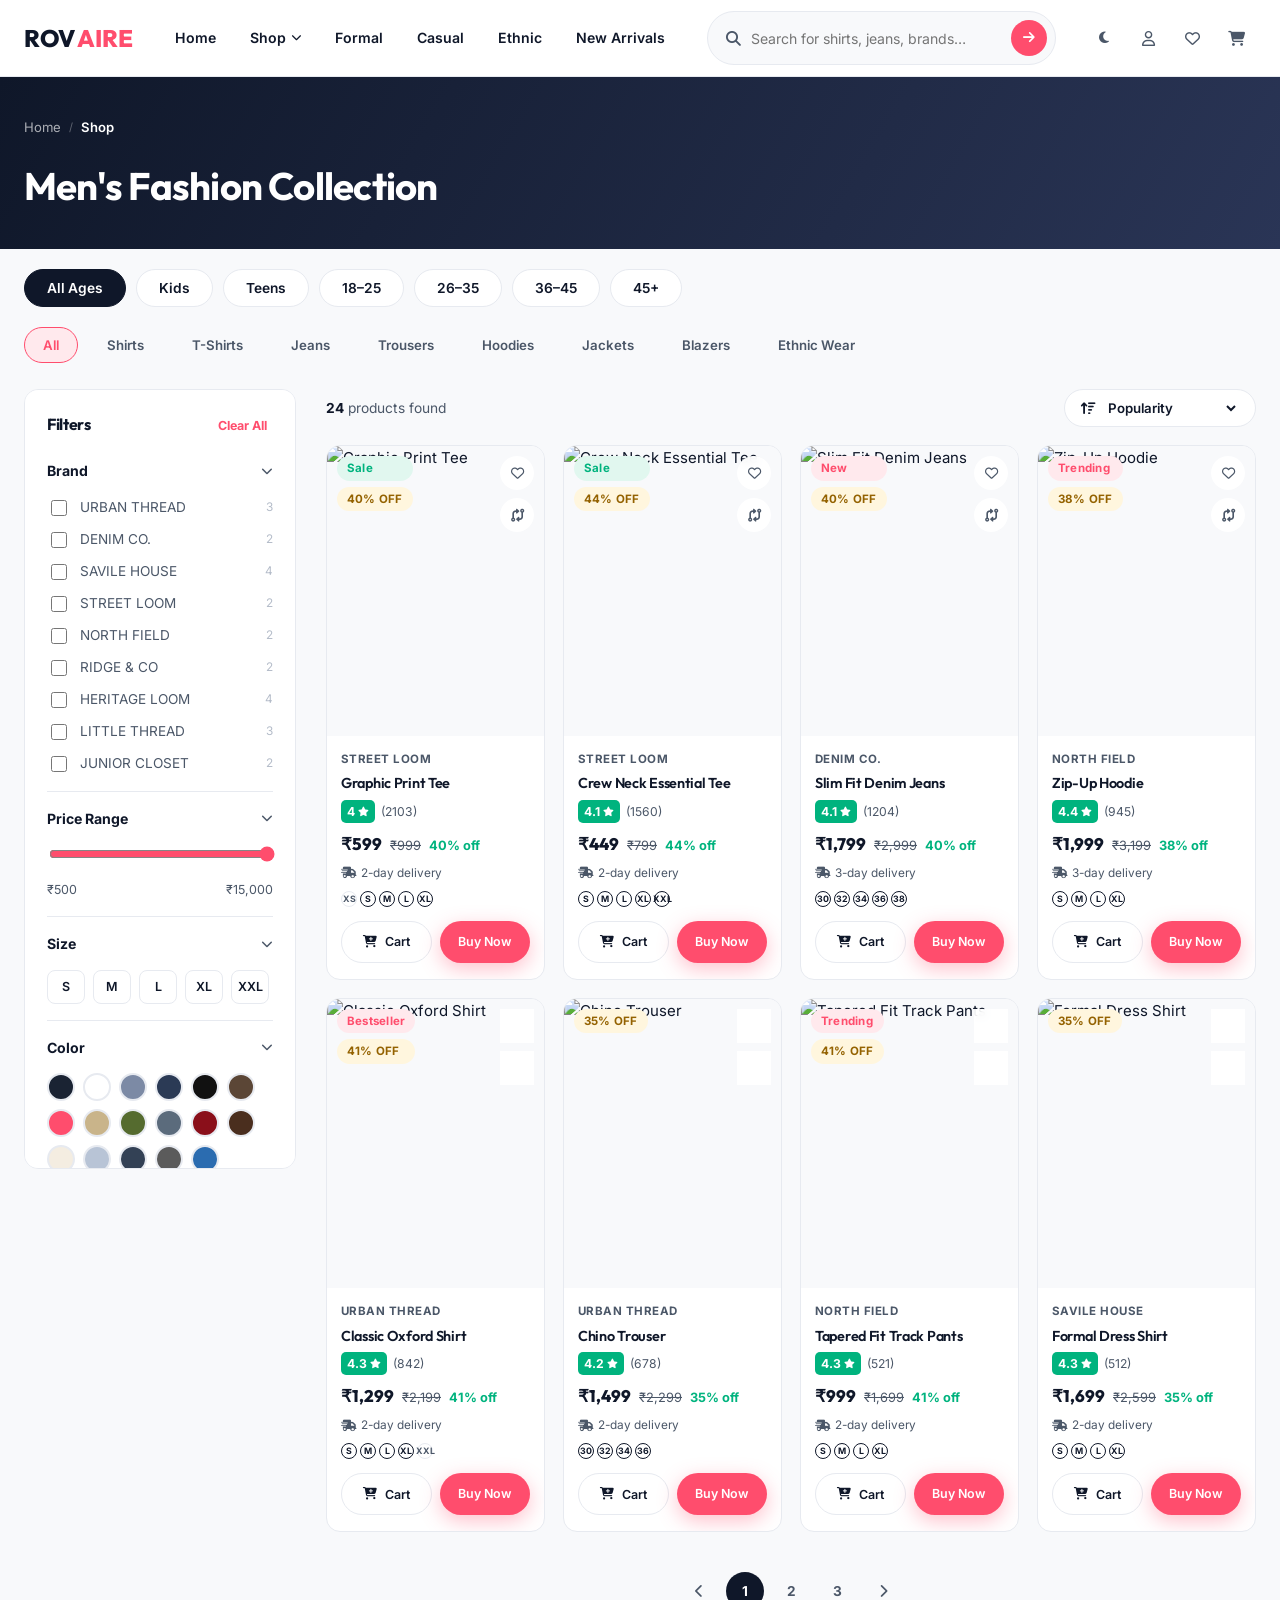
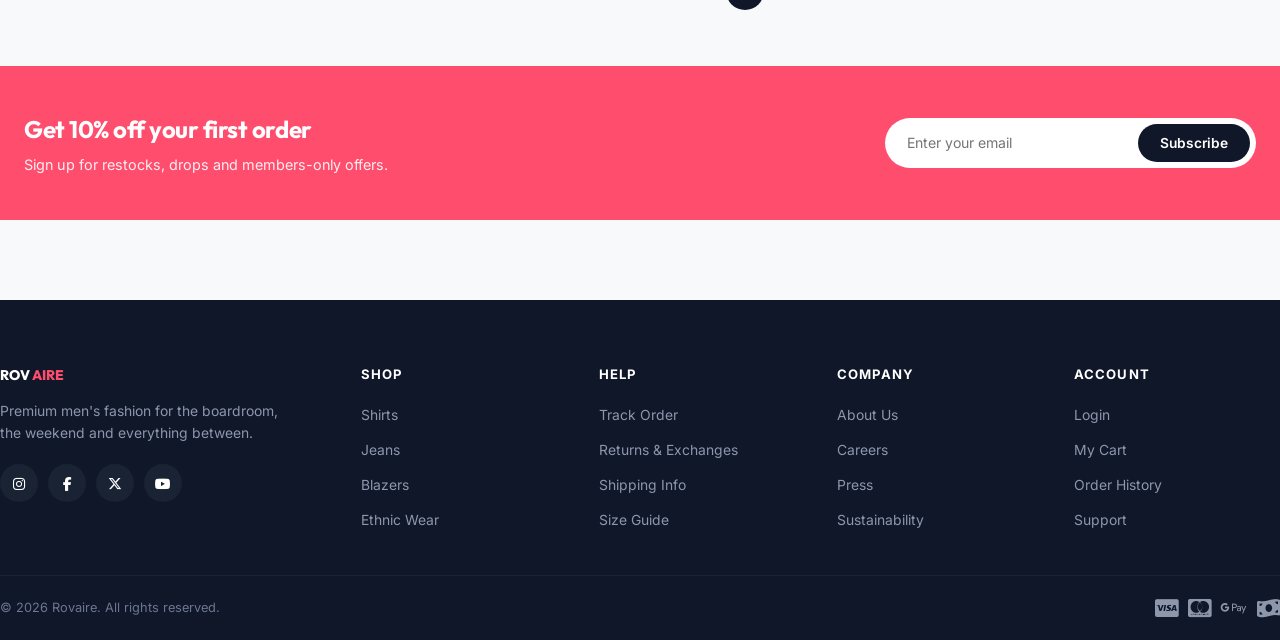
==== commit 71924cae: "Updated mens wear UI" ====
--- a/collection.html
+++ b/collection.html
@@ -21,6 +21,7 @@
     <button class="icon-btn mobile-toggle" aria-label="Menu"><i class="fa-solid fa-bars"></i></button>
     <a href="index.html" class="brand">ROV<span class="accent">AIRE</span></a>
     <ul class="mega-nav">
+       <li><a href="index.html">Home </a>
       <li><a href="collection.html">Shop <i class="fa-solid fa-chevron-down"></i></a>
         <div class="mega-panel">
           <div><h6>Topwear</h6><a href="collection.html?cat=shirts">Shirts</a><a href="collection.html?cat=tshirts">T-Shirts</a><a href="collection.html?cat=hoodies">Hoodies</a></div>
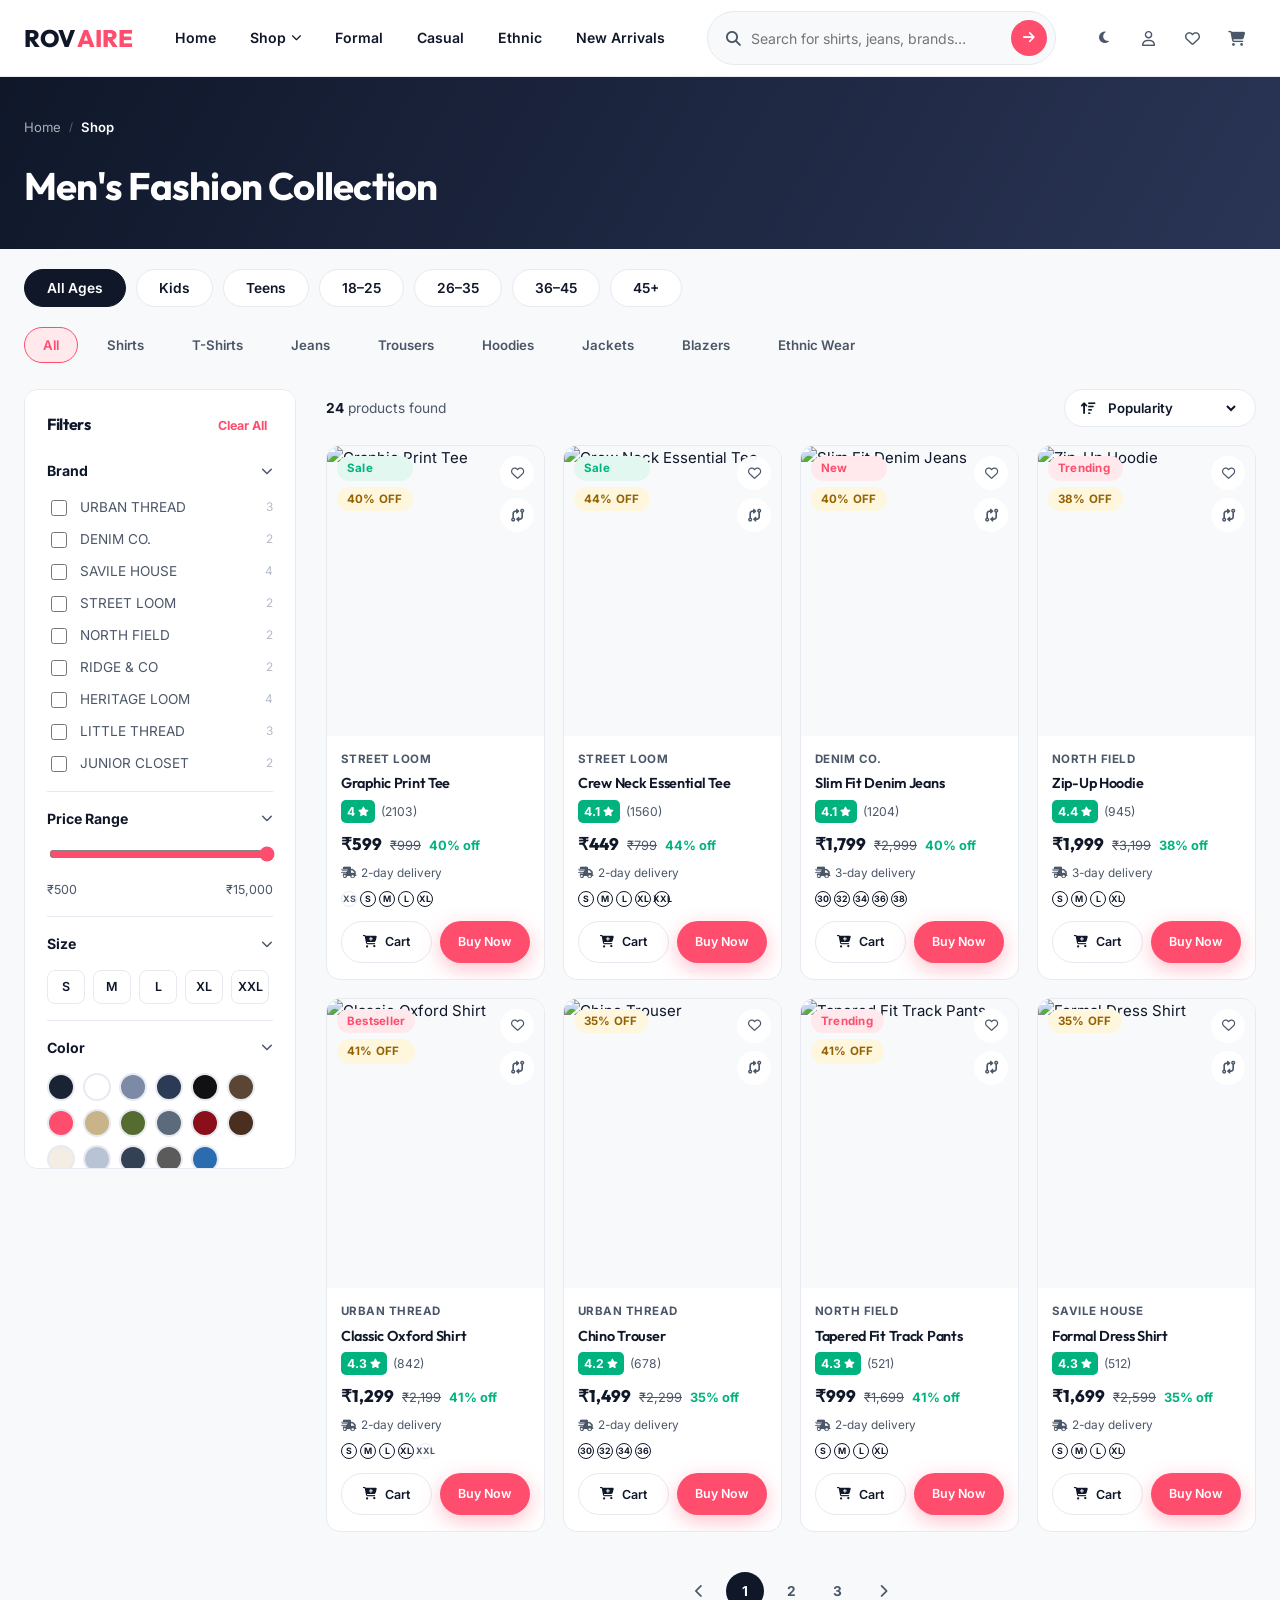
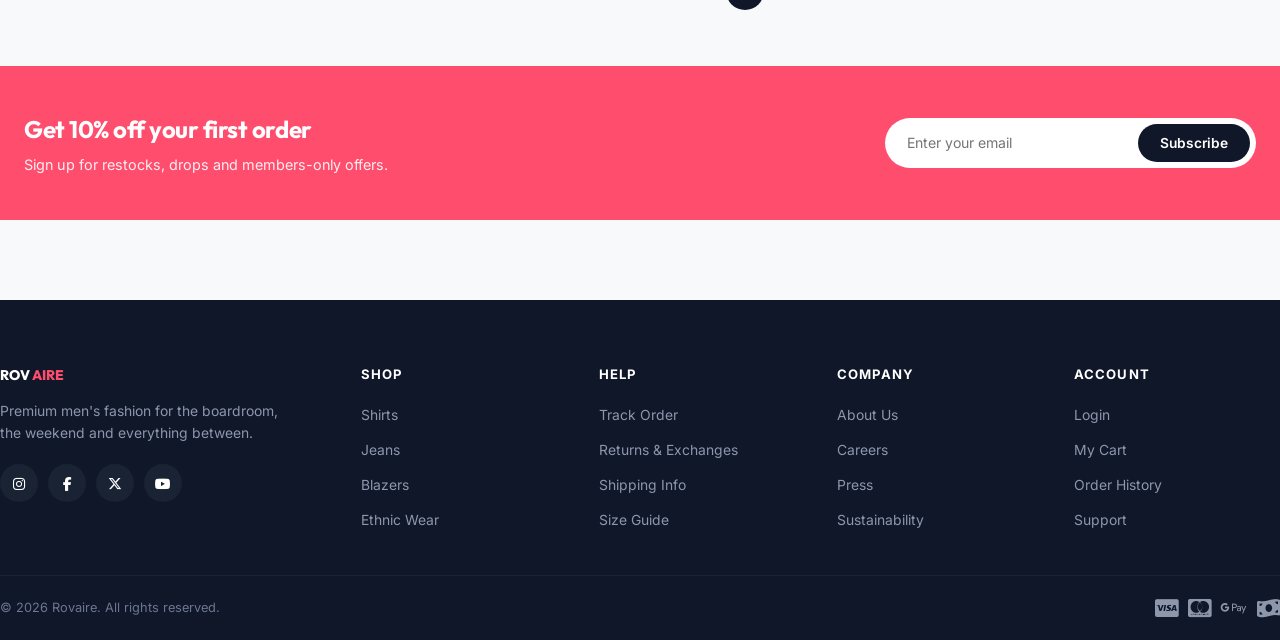
==== commit a4e1eb6e: "Updated mens wear UI" ====
--- a/collection.html
+++ b/collection.html
@@ -24,7 +24,8 @@
        <li><a href="index.html">Home </a>
       <li><a href="collection.html">Shop <i class="fa-solid fa-chevron-down"></i></a>
         <div class="mega-panel">
-          <div><h6>Topwear</h6><a href="collection.html?cat=shirts">Shirts</a><a href="collection.html?cat=tshirts">T-Shirts</a><a href="collection.html?cat=hoodies">Hoodies</a></div>
+          <div><h6>Topwear</h6><a href="collection.html?cat=shirts">Shirts</a><a href="collection.
+            html?cat=tshirts">T-Shirts</a><a href="collection.html?cat=hoodies">Hoodies</a></div>
           <div><h6>Bottomwear</h6><a href="collection.html?cat=jeans">Jeans</a><a href="collection.html?cat=trousers">Trousers</a></div>
           <div><h6>Outerwear</h6><a href="collection.html?cat=jackets">Jackets</a><a href="collection.html?cat=blazers">Blazers</a><a href="collection.html?cat=ethnic-wear">Ethnic Wear</a></div>
         </div>
